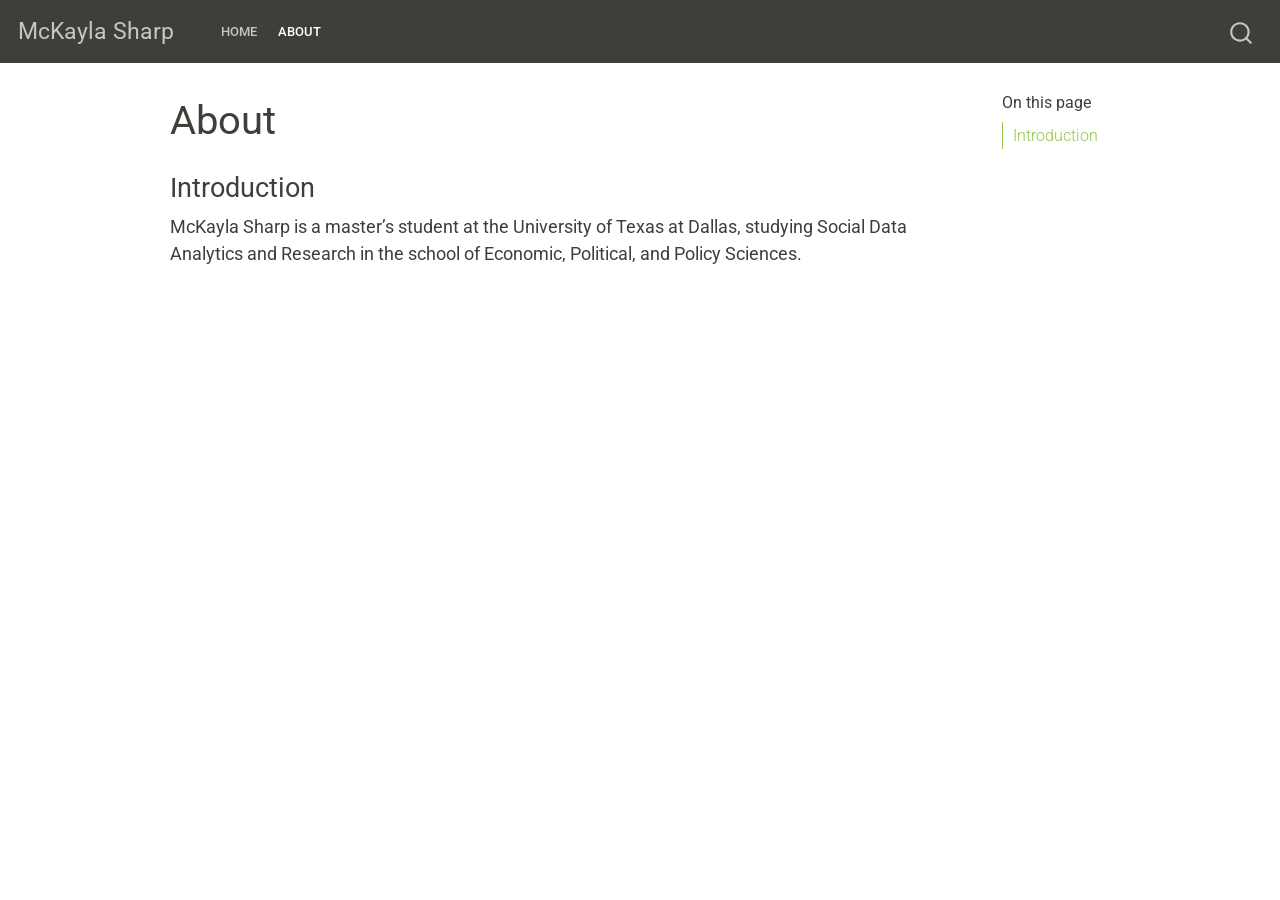
==== about.html @ 1087966a "Add files via upload" ====
<!DOCTYPE html>
<html xmlns="http://www.w3.org/1999/xhtml" lang="en" xml:lang="en"><head>

<meta charset="utf-8">
<meta name="generator" content="quarto-1.1.189">

<meta name="viewport" content="width=device-width, initial-scale=1.0, user-scalable=yes">


<title>McKayla Sharp - About</title>
<style>
code{white-space: pre-wrap;}
span.smallcaps{font-variant: small-caps;}
div.columns{display: flex; gap: min(4vw, 1.5em);}
div.column{flex: auto; overflow-x: auto;}
div.hanging-indent{margin-left: 1.5em; text-indent: -1.5em;}
ul.task-list{list-style: none;}
ul.task-list li input[type="checkbox"] {
  width: 0.8em;
  margin: 0 0.8em 0.2em -1.6em;
  vertical-align: middle;
}
</style>


<script src="site_libs/quarto-nav/quarto-nav.js"></script>
<script src="site_libs/quarto-nav/headroom.min.js"></script>
<script src="site_libs/clipboard/clipboard.min.js"></script>
<script src="site_libs/quarto-search/autocomplete.umd.js"></script>
<script src="site_libs/quarto-search/fuse.min.js"></script>
<script src="site_libs/quarto-search/quarto-search.js"></script>
<meta name="quarto:offset" content="./">
<script src="site_libs/quarto-html/quarto.js"></script>
<script src="site_libs/quarto-html/popper.min.js"></script>
<script src="site_libs/quarto-html/tippy.umd.min.js"></script>
<script src="site_libs/quarto-html/anchor.min.js"></script>
<link href="site_libs/quarto-html/tippy.css" rel="stylesheet">
<link href="site_libs/quarto-html/quarto-syntax-highlighting.css" rel="stylesheet" id="quarto-text-highlighting-styles">
<script src="site_libs/bootstrap/bootstrap.min.js"></script>
<link href="site_libs/bootstrap/bootstrap-icons.css" rel="stylesheet">
<link href="site_libs/bootstrap/bootstrap.min.css" rel="stylesheet" id="quarto-bootstrap" data-mode="light">
<script id="quarto-search-options" type="application/json">{
  "location": "navbar",
  "copy-button": false,
  "collapse-after": 3,
  "panel-placement": "end",
  "type": "overlay",
  "limit": 20,
  "language": {
    "search-no-results-text": "No results",
    "search-matching-documents-text": "matching documents",
    "search-copy-link-title": "Copy link to search",
    "search-hide-matches-text": "Hide additional matches",
    "search-more-match-text": "more match in this document",
    "search-more-matches-text": "more matches in this document",
    "search-clear-button-title": "Clear",
    "search-detached-cancel-button-title": "Cancel",
    "search-submit-button-title": "Submit"
  }
}</script>


<link rel="stylesheet" href="styles.css">
</head>

<body class="nav-fixed">

<div id="quarto-search-results"></div>
  <header id="quarto-header" class="headroom fixed-top">
    <nav class="navbar navbar-expand-lg navbar-dark ">
      <div class="navbar-container container-fluid">
      <div class="navbar-brand-container">
    <a class="navbar-brand" href="./index.html">
    <span class="navbar-title">McKayla Sharp</span>
    </a>
  </div>
          <button class="navbar-toggler" type="button" data-bs-toggle="collapse" data-bs-target="#navbarCollapse" aria-controls="navbarCollapse" aria-expanded="false" aria-label="Toggle navigation" onclick="if (window.quartoToggleHeadroom) { window.quartoToggleHeadroom(); }">
  <span class="navbar-toggler-icon"></span>
</button>
          <div class="collapse navbar-collapse" id="navbarCollapse">
            <ul class="navbar-nav navbar-nav-scroll me-auto">
  <li class="nav-item">
    <a class="nav-link" href="./index.html">Home</a>
  </li>  
  <li class="nav-item">
    <a class="nav-link active" href="./about.html" aria-current="page">About</a>
  </li>  
</ul>
              <div id="quarto-search" class="" title="Search"></div>
          </div> <!-- /navcollapse -->
      </div> <!-- /container-fluid -->
    </nav>
</header>
<!-- content -->
<div id="quarto-content" class="quarto-container page-columns page-rows-contents page-layout-article page-navbar">
<!-- sidebar -->
<!-- margin-sidebar -->
    <div id="quarto-margin-sidebar" class="sidebar margin-sidebar">
        <nav id="TOC" role="doc-toc" class="toc-active">
    <h2 id="toc-title">On this page</h2>
   
  <ul>
  <li><a href="#introduction" id="toc-introduction" class="nav-link active" data-scroll-target="#introduction">Introduction</a></li>
  </ul>
</nav>
    </div>
<!-- main -->
<main class="content" id="quarto-document-content">

<header id="title-block-header" class="quarto-title-block default">
<div class="quarto-title">
<h1 class="title">About</h1>
</div>



<div class="quarto-title-meta">

    
    
  </div>
  

</header>

<section id="introduction" class="level3">
<h3 class="anchored" data-anchor-id="introduction">Introduction</h3>
<p>McKayla Sharp is a master’s student at the University of Texas at Dallas, studying Social Data Analytics and Research in the school of Economic, Political, and Policy Sciences.</p>


</section>

</main> <!-- /main -->
<script id="quarto-html-after-body" type="application/javascript">
window.document.addEventListener("DOMContentLoaded", function (event) {
  const toggleBodyColorMode = (bsSheetEl) => {
    const mode = bsSheetEl.getAttribute("data-mode");
    const bodyEl = window.document.querySelector("body");
    if (mode === "dark") {
      bodyEl.classList.add("quarto-dark");
      bodyEl.classList.remove("quarto-light");
    } else {
      bodyEl.classList.add("quarto-light");
      bodyEl.classList.remove("quarto-dark");
    }
  }
  const toggleBodyColorPrimary = () => {
    const bsSheetEl = window.document.querySelector("link#quarto-bootstrap");
    if (bsSheetEl) {
      toggleBodyColorMode(bsSheetEl);
    }
  }
  toggleBodyColorPrimary();  
  const icon = "";
  const anchorJS = new window.AnchorJS();
  anchorJS.options = {
    placement: 'right',
    icon: icon
  };
  anchorJS.add('.anchored');
  const clipboard = new window.ClipboardJS('.code-copy-button', {
    target: function(trigger) {
      return trigger.previousElementSibling;
    }
  });
  clipboard.on('success', function(e) {
    // button target
    const button = e.trigger;
    // don't keep focus
    button.blur();
    // flash "checked"
    button.classList.add('code-copy-button-checked');
    var currentTitle = button.getAttribute("title");
    button.setAttribute("title", "Copied!");
    setTimeout(function() {
      button.setAttribute("title", currentTitle);
      button.classList.remove('code-copy-button-checked');
    }, 1000);
    // clear code selection
    e.clearSelection();
  });
  function tippyHover(el, contentFn) {
    const config = {
      allowHTML: true,
      content: contentFn,
      maxWidth: 500,
      delay: 100,
      arrow: false,
      appendTo: function(el) {
          return el.parentElement;
      },
      interactive: true,
      interactiveBorder: 10,
      theme: 'quarto',
      placement: 'bottom-start'
    };
    window.tippy(el, config); 
  }
  const noterefs = window.document.querySelectorAll('a[role="doc-noteref"]');
  for (var i=0; i<noterefs.length; i++) {
    const ref = noterefs[i];
    tippyHover(ref, function() {
      // use id or data attribute instead here
      let href = ref.getAttribute('data-footnote-href') || ref.getAttribute('href');
      try { href = new URL(href).hash; } catch {}
      const id = href.replace(/^#\/?/, "");
      const note = window.document.getElementById(id);
      return note.innerHTML;
    });
  }
  var bibliorefs = window.document.querySelectorAll('a[role="doc-biblioref"]');
  for (var i=0; i<bibliorefs.length; i++) {
    const ref = bibliorefs[i];
    const cites = ref.parentNode.getAttribute('data-cites').split(' ');
    tippyHover(ref, function() {
      var popup = window.document.createElement('div');
      cites.forEach(function(cite) {
        var citeDiv = window.document.createElement('div');
        citeDiv.classList.add('hanging-indent');
        citeDiv.classList.add('csl-entry');
        var biblioDiv = window.document.getElementById('ref-' + cite);
        if (biblioDiv) {
          citeDiv.innerHTML = biblioDiv.innerHTML;
        }
        popup.appendChild(citeDiv);
      });
      return popup.innerHTML;
    });
  }
});
</script>
</div> <!-- /content -->



</body></html>
---- site_libs/quarto-html/tippy.css ----
.tippy-box[data-animation=fade][data-state=hidden]{opacity:0}[data-tippy-root]{max-width:calc(100vw - 10px)}.tippy-box{position:relative;background-color:#333;color:#fff;border-radius:4px;font-size:14px;line-height:1.4;white-space:normal;outline:0;transition-property:transform,visibility,opacity}.tippy-box[data-placement^=top]>.tippy-arrow{bottom:0}.tippy-box[data-placement^=top]>.tippy-arrow:before{bottom:-7px;left:0;border-width:8px 8px 0;border-top-color:initial;transform-origin:center top}.tippy-box[data-placement^=bottom]>.tippy-arrow{top:0}.tippy-box[data-placement^=bottom]>.tippy-arrow:before{top:-7px;left:0;border-width:0 8px 8px;border-bottom-color:initial;transform-origin:center bottom}.tippy-box[data-placement^=left]>.tippy-arrow{right:0}.tippy-box[data-placement^=left]>.tippy-arrow:before{border-width:8px 0 8px 8px;border-left-color:initial;right:-7px;transform-origin:center left}.tippy-box[data-placement^=right]>.tippy-arrow{left:0}.tippy-box[data-placement^=right]>.tippy-arrow:before{left:-7px;border-width:8px 8px 8px 0;border-right-color:initial;transform-origin:center right}.tippy-box[data-inertia][data-state=visible]{transition-timing-function:cubic-bezier(.54,1.5,.38,1.11)}.tippy-arrow{width:16px;height:16px;color:#333}.tippy-arrow:before{content:"";position:absolute;border-color:transparent;border-style:solid}.tippy-content{position:relative;padding:5px 9px;z-index:1}
---- site_libs/quarto-html/quarto-syntax-highlighting.css ----
/* quarto syntax highlight colors */
:root {
  --quarto-hl-ot-color: #003B4F;
  --quarto-hl-at-color: #657422;
  --quarto-hl-ss-color: #20794D;
  --quarto-hl-an-color: #5E5E5E;
  --quarto-hl-fu-color: #4758AB;
  --quarto-hl-st-color: #20794D;
  --quarto-hl-cf-color: #003B4F;
  --quarto-hl-op-color: #5E5E5E;
  --quarto-hl-er-color: #AD0000;
  --quarto-hl-bn-color: #AD0000;
  --quarto-hl-al-color: #AD0000;
  --quarto-hl-va-color: #111111;
  --quarto-hl-bu-color: inherit;
  --quarto-hl-ex-color: inherit;
  --quarto-hl-pp-color: #AD0000;
  --quarto-hl-in-color: #5E5E5E;
  --quarto-hl-vs-color: #20794D;
  --quarto-hl-wa-color: #5E5E5E;
  --quarto-hl-do-color: #5E5E5E;
  --quarto-hl-im-color: #00769E;
  --quarto-hl-ch-color: #20794D;
  --quarto-hl-dt-color: #AD0000;
  --quarto-hl-fl-color: #AD0000;
  --quarto-hl-co-color: #5E5E5E;
  --quarto-hl-cv-color: #5E5E5E;
  --quarto-hl-cn-color: #8f5902;
  --quarto-hl-sc-color: #5E5E5E;
  --quarto-hl-dv-color: #AD0000;
  --quarto-hl-kw-color: #003B4F;
}

/* other quarto variables */
:root {
  --quarto-font-monospace: SFMono-Regular, Menlo, Monaco, Consolas, "Liberation Mono", "Courier New", monospace;
}

pre > code.sourceCode > span {
  color: #003B4F;
}

code span {
  color: #003B4F;
}

code.sourceCode > span {
  color: #003B4F;
}

div.sourceCode,
div.sourceCode pre.sourceCode {
  color: #003B4F;
}

code span.ot {
  color: #003B4F;
}

code span.at {
  color: #657422;
}

code span.ss {
  color: #20794D;
}

code span.an {
  color: #5E5E5E;
}

code span.fu {
  color: #4758AB;
}

code span.st {
  color: #20794D;
}

code span.cf {
  color: #003B4F;
}

code span.op {
  color: #5E5E5E;
}

code span.er {
  color: #AD0000;
}

code span.bn {
  color: #AD0000;
}

code span.al {
  color: #AD0000;
}

code span.va {
  color: #111111;
}

code span.pp {
  color: #AD0000;
}

code span.in {
  color: #5E5E5E;
}

code span.vs {
  color: #20794D;
}

code span.wa {
  color: #5E5E5E;
  font-style: italic;
}

code span.do {
  color: #5E5E5E;
  font-style: italic;
}

code span.im {
  color: #00769E;
}

code span.ch {
  color: #20794D;
}

code span.dt {
  color: #AD0000;
}

code span.fl {
  color: #AD0000;
}

code span.co {
  color: #5E5E5E;
}

code span.cv {
  color: #5E5E5E;
  font-style: italic;
}

code span.cn {
  color: #8f5902;
}

code span.sc {
  color: #5E5E5E;
}

code span.dv {
  color: #AD0000;
}

code span.kw {
  color: #003B4F;
}

.prevent-inlining {
  content: "</";
}

/*# sourceMappingURL=debc5d5d77c3f9108843748ff7464032.css.map */
---- styles.css ----
/* css styles */
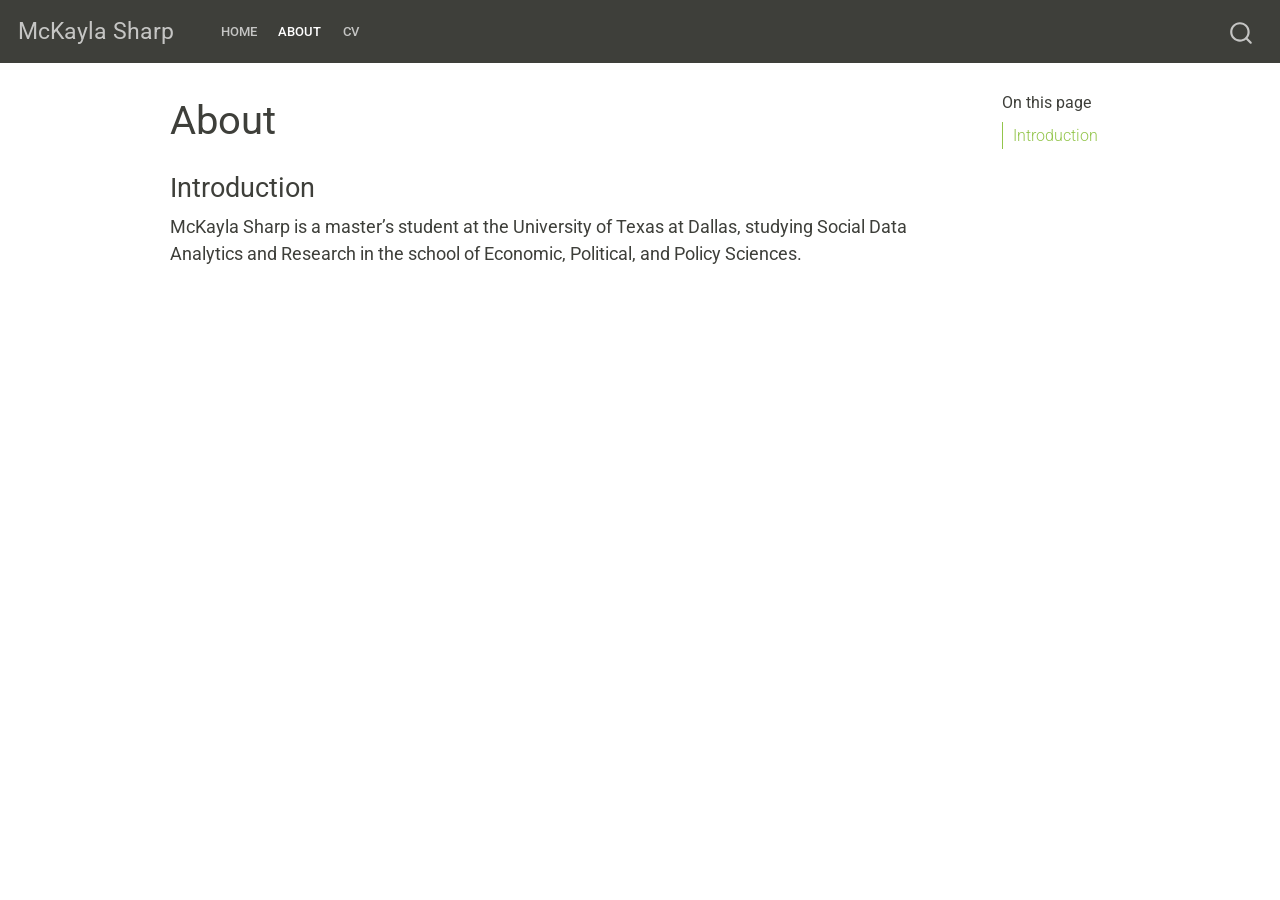
==== commit 869656a7: "Add files via upload" ====
--- a/about.html
+++ b/about.html
@@ -84,6 +84,9 @@
   </li>  
   <li class="nav-item">
     <a class="nav-link active" href="./about.html" aria-current="page">About</a>
+  </li>  
+  <li class="nav-item">
+    <a class="nav-link" href="./CV.html">CV</a>
   </li>  
 </ul>
               <div id="quarto-search" class="" title="Search"></div>
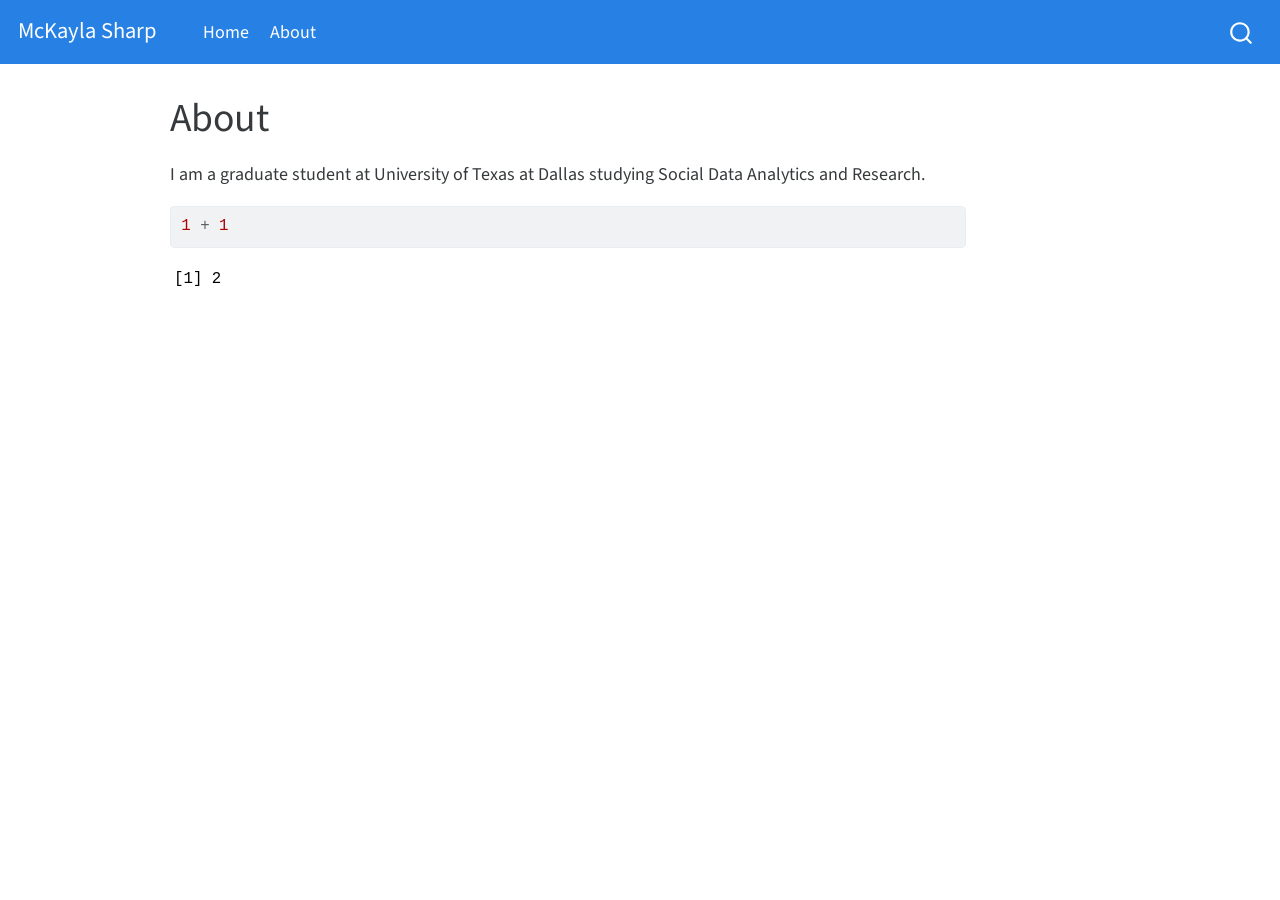
==== commit be06e569: "Add files via upload" ====
--- a/about.html
+++ b/about.html
@@ -2,7 +2,7 @@
 <html xmlns="http://www.w3.org/1999/xhtml" lang="en" xml:lang="en"><head>
 
 <meta charset="utf-8">
-<meta name="generator" content="quarto-1.1.189">
+<meta name="generator" content="quarto-1.2.269">
 
 <meta name="viewport" content="width=device-width, initial-scale=1.0, user-scalable=yes">
 
@@ -20,6 +20,69 @@
   margin: 0 0.8em 0.2em -1.6em;
   vertical-align: middle;
 }
+pre > code.sourceCode { white-space: pre; position: relative; }
+pre > code.sourceCode > span { display: inline-block; line-height: 1.25; }
+pre > code.sourceCode > span:empty { height: 1.2em; }
+.sourceCode { overflow: visible; }
+code.sourceCode > span { color: inherit; text-decoration: inherit; }
+div.sourceCode { margin: 1em 0; }
+pre.sourceCode { margin: 0; }
+@media screen {
+div.sourceCode { overflow: auto; }
+}
+@media print {
+pre > code.sourceCode { white-space: pre-wrap; }
+pre > code.sourceCode > span { text-indent: -5em; padding-left: 5em; }
+}
+pre.numberSource code
+  { counter-reset: source-line 0; }
+pre.numberSource code > span
+  { position: relative; left: -4em; counter-increment: source-line; }
+pre.numberSource code > span > a:first-child::before
+  { content: counter(source-line);
+    position: relative; left: -1em; text-align: right; vertical-align: baseline;
+    border: none; display: inline-block;
+    -webkit-touch-callout: none; -webkit-user-select: none;
+    -khtml-user-select: none; -moz-user-select: none;
+    -ms-user-select: none; user-select: none;
+    padding: 0 4px; width: 4em;
+    color: #aaaaaa;
+  }
+pre.numberSource { margin-left: 3em; border-left: 1px solid #aaaaaa;  padding-left: 4px; }
+div.sourceCode
+  {   }
+@media screen {
+pre > code.sourceCode > span > a:first-child::before { text-decoration: underline; }
+}
+code span.al { color: #ff0000; font-weight: bold; } /* Alert */
+code span.an { color: #60a0b0; font-weight: bold; font-style: italic; } /* Annotation */
+code span.at { color: #7d9029; } /* Attribute */
+code span.bn { color: #40a070; } /* BaseN */
+code span.bu { color: #008000; } /* BuiltIn */
+code span.cf { color: #007020; font-weight: bold; } /* ControlFlow */
+code span.ch { color: #4070a0; } /* Char */
+code span.cn { color: #880000; } /* Constant */
+code span.co { color: #60a0b0; font-style: italic; } /* Comment */
+code span.cv { color: #60a0b0; font-weight: bold; font-style: italic; } /* CommentVar */
+code span.do { color: #ba2121; font-style: italic; } /* Documentation */
+code span.dt { color: #902000; } /* DataType */
+code span.dv { color: #40a070; } /* DecVal */
+code span.er { color: #ff0000; font-weight: bold; } /* Error */
+code span.ex { } /* Extension */
+code span.fl { color: #40a070; } /* Float */
+code span.fu { color: #06287e; } /* Function */
+code span.im { color: #008000; font-weight: bold; } /* Import */
+code span.in { color: #60a0b0; font-weight: bold; font-style: italic; } /* Information */
+code span.kw { color: #007020; font-weight: bold; } /* Keyword */
+code span.op { color: #666666; } /* Operator */
+code span.ot { color: #007020; } /* Other */
+code span.pp { color: #bc7a00; } /* Preprocessor */
+code span.sc { color: #4070a0; } /* SpecialChar */
+code span.ss { color: #bb6688; } /* SpecialString */
+code span.st { color: #4070a0; } /* String */
+code span.va { color: #19177c; } /* Variable */
+code span.vs { color: #4070a0; } /* VerbatimString */
+code span.wa { color: #60a0b0; font-weight: bold; font-style: italic; } /* Warning */
 </style>
 
 
@@ -80,13 +143,12 @@
           <div class="collapse navbar-collapse" id="navbarCollapse">
             <ul class="navbar-nav navbar-nav-scroll me-auto">
   <li class="nav-item">
-    <a class="nav-link" href="./index.html">Home</a>
+    <a class="nav-link" href="./index.html">
+ <span class="menu-text">Home</span></a>
   </li>  
   <li class="nav-item">
-    <a class="nav-link active" href="./about.html" aria-current="page">About</a>
-  </li>  
-  <li class="nav-item">
-    <a class="nav-link" href="./CV.html">CV</a>
+    <a class="nav-link active" href="./about.html" aria-current="page">
+ <span class="menu-text">About</span></a>
   </li>  
 </ul>
               <div id="quarto-search" class="" title="Search"></div>
@@ -99,13 +161,7 @@
 <!-- sidebar -->
 <!-- margin-sidebar -->
     <div id="quarto-margin-sidebar" class="sidebar margin-sidebar">
-        <nav id="TOC" role="doc-toc" class="toc-active">
-    <h2 id="toc-title">On this page</h2>
-   
-  <ul>
-  <li><a href="#introduction" id="toc-introduction" class="nav-link active" data-scroll-target="#introduction">Introduction</a></li>
-  </ul>
-</nav>
+        
     </div>
 <!-- main -->
 <main class="content" id="quarto-document-content">
@@ -120,18 +176,22 @@
 <div class="quarto-title-meta">
 
     
+  
     
   </div>
   
 
 </header>
 
-<section id="introduction" class="level3">
-<h3 class="anchored" data-anchor-id="introduction">Introduction</h3>
-<p>McKayla Sharp is a master’s student at the University of Texas at Dallas, studying Social Data Analytics and Research in the school of Economic, Political, and Policy Sciences.</p>
-
-
-</section>
+<p>I am a graduate student at University of Texas at Dallas studying Social Data Analytics and Research.</p>
+<div class="cell">
+<div class="sourceCode cell-code" id="cb1"><pre class="sourceCode r code-with-copy"><code class="sourceCode r"><span id="cb1-1"><a href="#cb1-1" aria-hidden="true" tabindex="-1"></a><span class="dv">1</span> <span class="sc">+</span> <span class="dv">1</span></span></code><button title="Copy to Clipboard" class="code-copy-button"><i class="bi"></i></button></pre></div>
+<div class="cell-output cell-output-stdout">
+<pre><code>[1] 2</code></pre>
+</div>
+</div>
+
+
 
 </main> <!-- /main -->
 <script id="quarto-html-after-body" type="application/javascript">
@@ -175,7 +235,24 @@
     button.classList.add('code-copy-button-checked');
     var currentTitle = button.getAttribute("title");
     button.setAttribute("title", "Copied!");
+    let tooltip;
+    if (window.bootstrap) {
+      button.setAttribute("data-bs-toggle", "tooltip");
+      button.setAttribute("data-bs-placement", "left");
+      button.setAttribute("data-bs-title", "Copied!");
+      tooltip = new bootstrap.Tooltip(button, 
+        { trigger: "manual", 
+          customClass: "code-copy-button-tooltip",
+          offset: [0, -8]});
+      tooltip.show();    
+    }
     setTimeout(function() {
+      if (tooltip) {
+        tooltip.hide();
+        button.removeAttribute("data-bs-title");
+        button.removeAttribute("data-bs-toggle");
+        button.removeAttribute("data-bs-placement");
+      }
       button.setAttribute("title", currentTitle);
       button.classList.remove('code-copy-button-checked');
     }, 1000);
@@ -211,24 +288,42 @@
       return note.innerHTML;
     });
   }
+  const findCites = (el) => {
+    const parentEl = el.parentElement;
+    if (parentEl) {
+      const cites = parentEl.dataset.cites;
+      if (cites) {
+        return {
+          el,
+          cites: cites.split(' ')
+        };
+      } else {
+        return findCites(el.parentElement)
+      }
+    } else {
+      return undefined;
+    }
+  };
   var bibliorefs = window.document.querySelectorAll('a[role="doc-biblioref"]');
   for (var i=0; i<bibliorefs.length; i++) {
     const ref = bibliorefs[i];
-    const cites = ref.parentNode.getAttribute('data-cites').split(' ');
-    tippyHover(ref, function() {
-      var popup = window.document.createElement('div');
-      cites.forEach(function(cite) {
-        var citeDiv = window.document.createElement('div');
-        citeDiv.classList.add('hanging-indent');
-        citeDiv.classList.add('csl-entry');
-        var biblioDiv = window.document.getElementById('ref-' + cite);
-        if (biblioDiv) {
-          citeDiv.innerHTML = biblioDiv.innerHTML;
-        }
-        popup.appendChild(citeDiv);
+    const citeInfo = findCites(ref);
+    if (citeInfo) {
+      tippyHover(citeInfo.el, function() {
+        var popup = window.document.createElement('div');
+        citeInfo.cites.forEach(function(cite) {
+          var citeDiv = window.document.createElement('div');
+          citeDiv.classList.add('hanging-indent');
+          citeDiv.classList.add('csl-entry');
+          var biblioDiv = window.document.getElementById('ref-' + cite);
+          if (biblioDiv) {
+            citeDiv.innerHTML = biblioDiv.innerHTML;
+          }
+          popup.appendChild(citeDiv);
+        });
+        return popup.innerHTML;
       });
-      return popup.innerHTML;
-    });
+    }
   }
 });
 </script>
